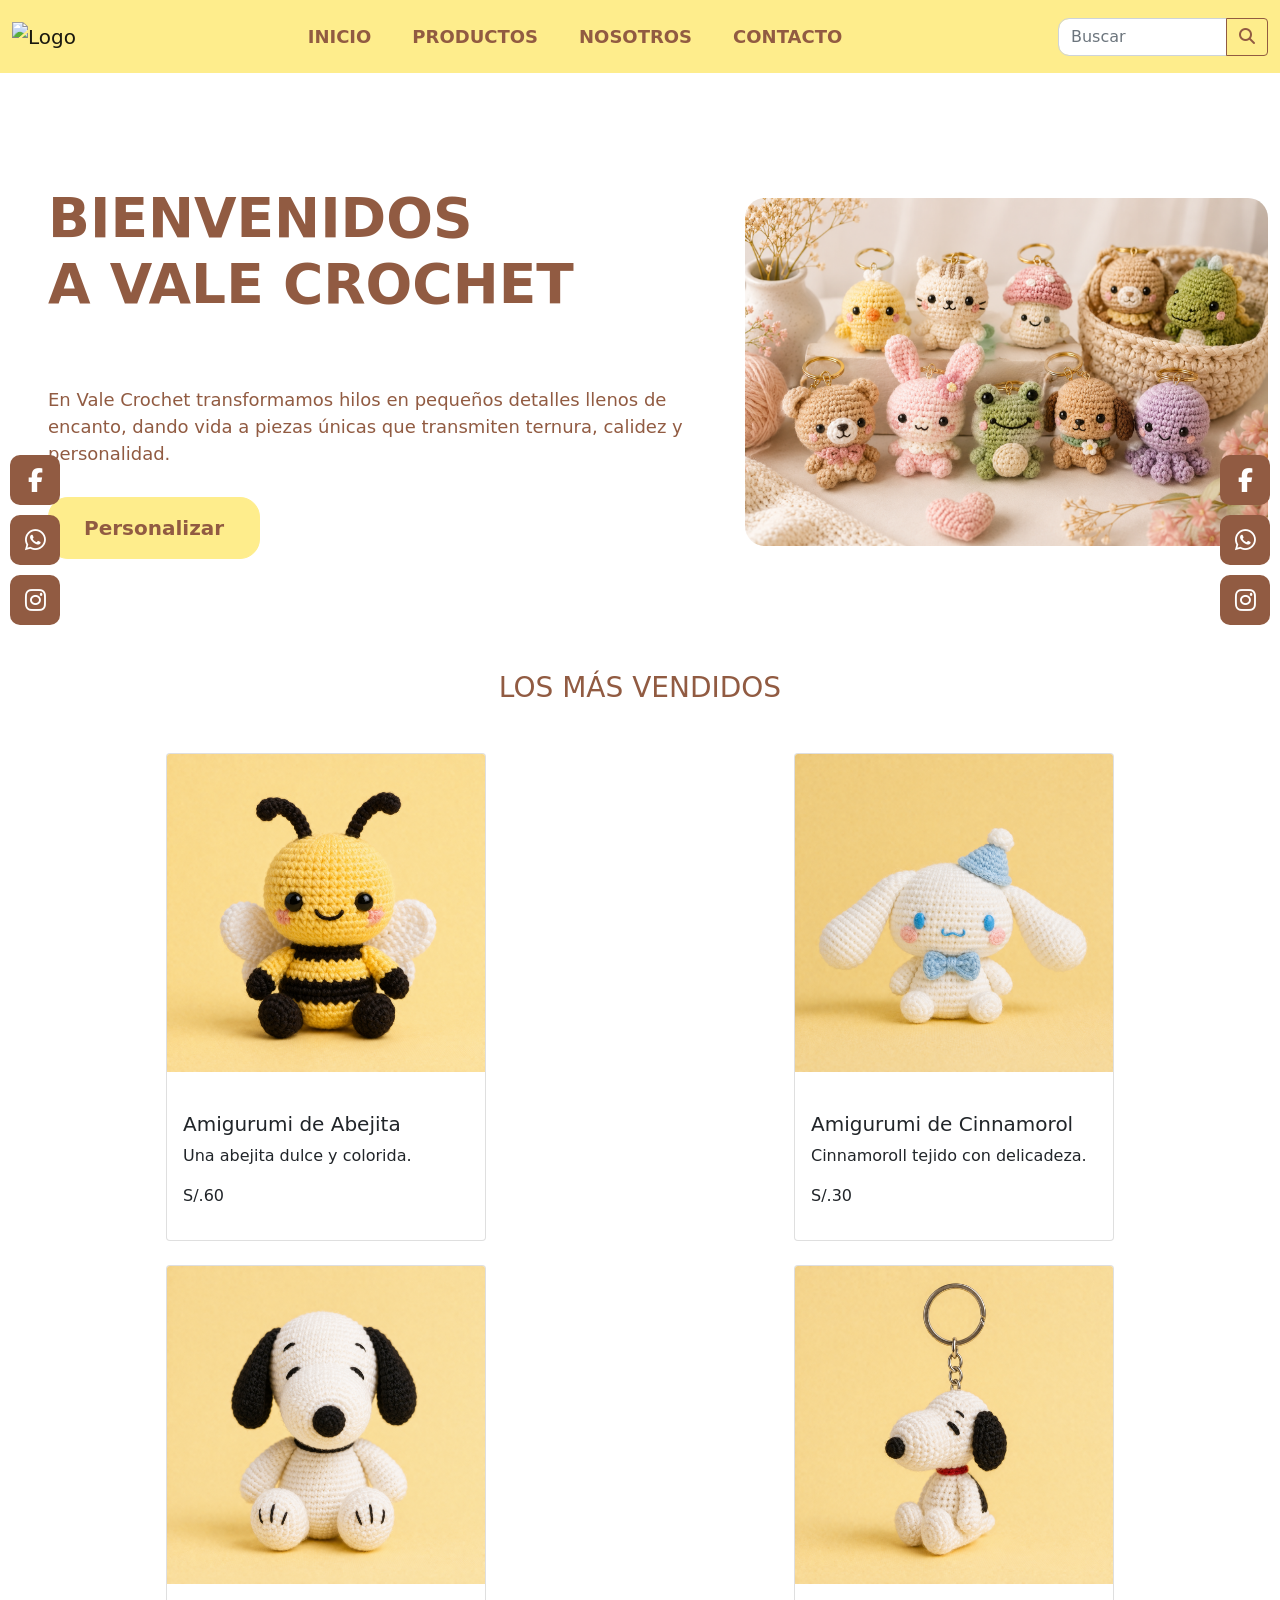
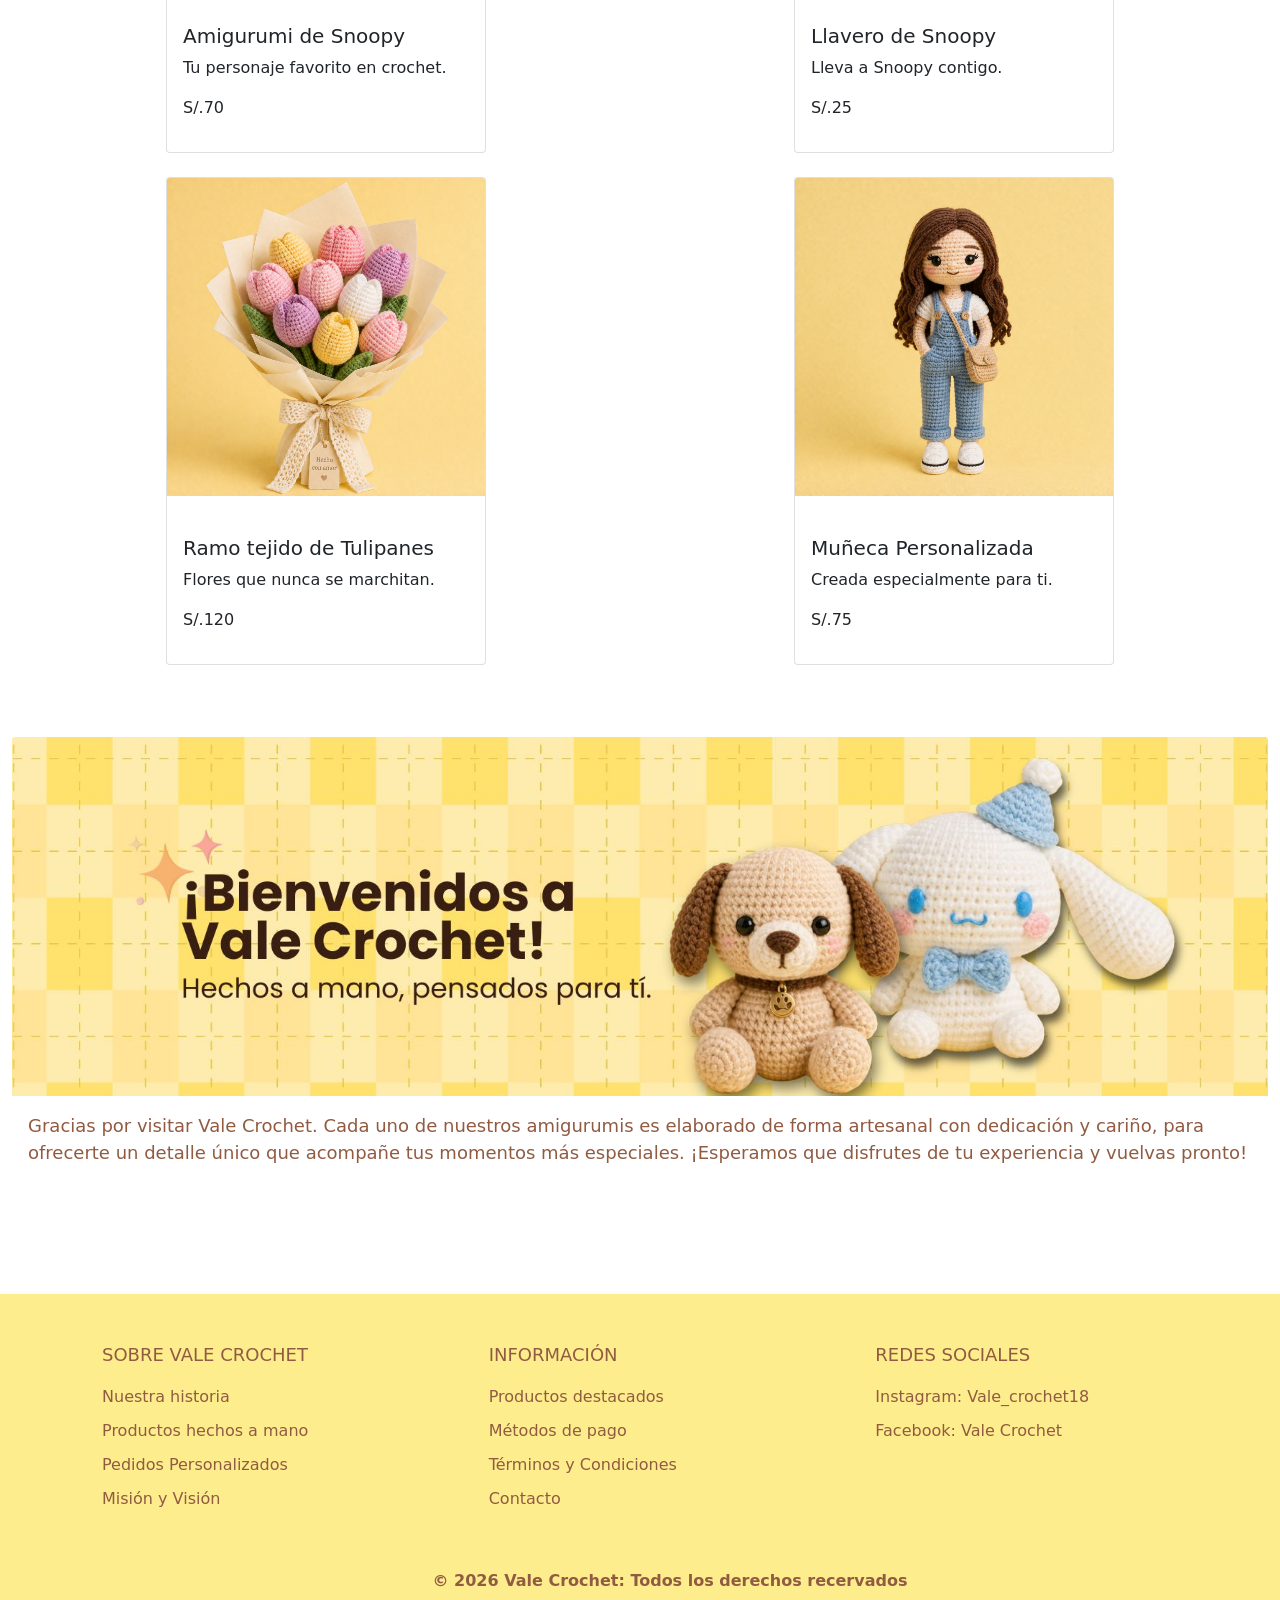
==== index.html @ 6f255ad5 "pagina web valecrochet" ====
<!DOCTYPE html>
<html>
 <!-- Configuración, parte no visible -->
<head>
  <meta charset="utf-8">
  <meta name="viewport" content="width=device-width, initial-scale=1">
  <title>Vale Crochet</title>

   <link rel="icon" type="image/png" href="img/Logo.png">

    <link rel="preconnect" href="https://fonts.googleapis.com">
    <link rel="preconnect" href="https://fonts.gstatic.com" crossorigin>
    <link href="https://fonts.googleapis.com/css2?family=Gochi+Hand&family=Urbanist:wght@400;500;600;700&display=swap" rel="stylesheet">

    <!-- Iconos Font Awesome -->
    <link rel="stylesheet"
    href="https://cdnjs.cloudflare.com/ajax/libs/font-awesome/6.5.1/css/all.min.css">

       <!-- Boostrap css -->
    <link rel="stylesheet" href="css/bootstrap.min.css">

    <!-- Propios css -->
    <link rel="stylesheet" href="css/estilos.css">

    <!-- Boostrap js -->
    <script src="js/bootstrap.bundle.min.js"></script>

    <style>


    </style>

  </head> <!-- fin Configuración, parte no visible -->
  <!-- contenido principal y visible de una página web -->


  <!-- contenido principal y visible de una página web -->
<body>

  <header>
    

  </header>

<!-- menu de navegación -->

<nav class="navbar navbar-expand-lg navbar-light menu">
  <div class="container">

    <a class="navbar-brand logo" href="index.html">
        <img src="img/logo.png" alt="Logo">
    </a>

    <button class="navbar-toggler" type="button" data-bs-toggle="collapse" data-bs-target="#navbarSupportedContent" aria-controls="navbarSupportedContent" aria-expanded="false" aria-label="Toggle navigation">
      <span class="navbar-toggler-icon"></span>
    </button>

    <div class="collapse navbar-collapse" id="navbarSupportedContent">
      <ul class="navbar-nav mx-auto">

        <li class="nav-item">
          <a class="nav-link active" aria-current="page" href="index.html">INICIO</a>
        </li>

        <li class="nav-item">
          <a class="nav-link" href="productos.html">PRODUCTOS</a>
        </li>

        <li class="nav-item">
          <a class="nav-link" href="Nosotros.html">NOSOTROS</a>
        </li>

        <li class="nav-item">
          <a class="nav-link" href="contacto.html">CONTACTO</a>
        </li>

        </ul>
      
       <form class="d-flex align-items-center">
        <div class="input-group buscador">

           <input class="form-control" type="search" placeholder="Buscar">

           <button class="btn boton-buscar">
            <i class="fas fa-search"></i>
           </button>

        </div>

      </form>
       
    </div>

  </div>
</nav> <!-- fin menu de navegacion -->


 <!-- Redes Sociales Izquierda -->
    <div class="social-left">
        <a href="https://www.facebook.com/profile.php?id=61550525616250"><i class="fab fa-facebook-f"></i></a>
        <a href="https://wa.me/51933071109"><i class="fab fa-whatsapp"></i></a>
        <a href="https://www.instagram.com/vale_crochet18/"><i class="fab fa-instagram"></i></a>
    </div>

    <!-- Redes Sociales Derecha -->
    <div class="social-right">
        <a href="https://www.facebook.com/profile.php?id=61550525616250"><i class="fab fa-facebook-f"></i></a>
        <a href="https://wa.me/51933071109"><i class="fab fa-whatsapp"></i></a>
        <a href="https://www.instagram.com/vale_crochet18/"><i class="fab fa-instagram"></i></a>
    </div>

<br><br>

<!-- inicio de contenido -->

<section class="container my-5 inicio-responsive">

<div class="card-inicio border-0">
  <div class="row g-0 align-items-center">

    <div class="col-md-7 columna-texto">
      <div class="card-body">

        <h1 class="titulo">BIENVENIDOS<br> A VALE CROCHET</h1>

        <br>

        <p class="descripcion">En Vale Crochet transformamos hilos en pequeños detalles llenos de encanto, dando vida a piezas únicas que transmiten ternura, calidez y personalidad.</p>
        
        <div class="d-grid gap-2 d-md-block">
        <a href="https://wa.me/51933071109?text=Hola,%20me%20gustaría%20personalizar%20un%20amigurumi%20para%20un%20regalo."
        class="btn btn-primary btn-inicio">
        Personalizar
        </a>
      </div>

      </div>
    </div>

    <div class="col-md-5 text-center columna-imagen">
      <img src="img/imagen inicio.png" class="img-fluid imagen-inicio" alt="...">
    </div>

  </div>
</div>

<br><br><br><br>

<div class="destacado">
  <h3>LOS MÁS VENDIDOS</h3>
</div>

<section class="container productos-container my-5">
    <div class="row justify-content-center g-4">

        <!-- Tarjeta 1 -->
        <div class="col-md-6 d-flex justify-content-center">
            <div class="card card-producto h-100">
                <img src="img/abejita.png" class="card-img-top" alt="abejita">

                <div class="card-body">
                    <br>
                    <h5 class="card-title">Amigurumi de Abejita</h5>

                    <p class="card-text">
                        Una abejita dulce y colorida.
                    </p>

                    <p>S/.60</p>
                </div>
            </div>
        </div>

        <!-- Tarjeta 2 -->
        <div class="col-md-6 d-flex justify-content-center">
            <div class="card card-producto h-100">
                <img src="img/cinamorol.png" class="card-img-top" alt="cinamorol">

                <div class="card-body">
                    <br>
                    <h5 class="card-title">Amigurumi de Cinnamorol</h5>

                    <p class="card-text">
                        Cinnamoroll tejido con delicadeza.
                    </p>

                    <p>S/.30</p>
                </div>
            </div>
        </div>

        <!-- Tarjeta 3 -->
        <div class="col-md-6 d-flex justify-content-center">
            <div class="card card-producto h-100">
                <img src="img/snoopi.png" class="card-img-top" alt="snoopi">

                <div class="card-body">
                    <br>
                    <h5 class="card-title">Amigurumi de Snoopy</h5>

                    <p class="card-text">
                        Tu personaje favorito en crochet.
                    </p>

                    <p>S/.70</p>
                </div>
            </div>
        </div>

        <!-- Tarjeta 4 -->
        <div class="col-md-6 d-flex justify-content-center">
            <div class="card card-producto h-100">
                <img src="img/snoopillavero.png" class="card-img-top" alt="snoopillavero">

                <div class="card-body">
                    <br>
                    <h5 class="card-title">Llavero de Snoopy</h5>

                    <p class="card-text">
                        Lleva a Snoopy contigo.
                    </p>

                    <p>S/.25</p>
                </div>
            </div>
        </div>

        <!-- Tarjeta 5 -->
        <div class="col-md-6 d-flex justify-content-center">
            <div class="card card-producto h-100">
                <img src="img/ramo.png" class="card-img-top" alt="ramo">

                <div class="card-body">
                    <br>
                    <h5 class="card-title">Ramo tejido de Tulipanes</h5>

                    <p class="card-text">
                        Flores que nunca se marchitan.
                    </p>

                    <p>S/.120</p>
                </div>
            </div>
        </div>

        <!-- Tarjeta 6 -->
        <div class="col-md-6 d-flex justify-content-center">
            <div class="card card-producto h-100">
                <img src="img/muñeca.png" class="card-img-top" alt="muñeca">

                <div class="card-body">
                    <br>
                    <h5 class="card-title">Muñeca Personalizada</h5>

                    <p class="card-text">
                        Creada especialmente para ti.
                    </p>

                    <p>S/.75</p>
                </div>
            </div>
        </div>

    </div>
</section>

<br>

<div class="card mb-3 border-0">
  <img src="img/bienvenidos.jpeg" class="card-img-top" alt="bienvenidos">
  <div class="card-body">
    <p class="despedida-inicio">Gracias por visitar Vale Crochet. Cada uno de nuestros amigurumis es elaborado de forma artesanal con dedicación y cariño, para ofrecerte un detalle único que acompañe tus momentos más especiales. ¡Esperamos que disfrutes de tu experiencia y vuelvas pronto!</p>
  </div>
</div>


</section> <!-- Fin de contenido -->

<br><br>


<!-- inicio css y div para el pie de pagina --> 
<footer class="pie">

  <div class="container">
    <div class="row justify-content-center ms-lg-5">
  
  <div class="col-lg-4 col-md-6 col-sm-12">
        <h3>SOBRE VALE CROCHET</h3>

        <p><a href="nosotros.html" class="footer-enlace">Nuestra historia</a></p>
        <p><a href="productos.html" class="footer-enlace">Productos hechos a mano</a></p>
        <p><a href="https://wa.me/51933071109?text=Hola,%20me%20gustaría%20personalizar%20un%20amigurumi%20para%20un%20regalo." class="footer-enlace">Pedidos Personalizados</a></p>
        <p><a href="nosotros.html" class="footer-enlace">Misión y Visión</a></p> 
        

    </div>

    <div class="col-lg-4 col-md-6 col-sm-12">
        <h3>INFORMACIÓN</h3>

        <p><a href="index.html" class="footer-enlace">Productos destacados</a></p>
        <p><a href="carrito.html" class="footer-enlace">Métodos de pago</a></p>
        <p><a href="doc/Terminos y condiciones de Vale Crochet.pdf" target="_blank" class="footer-enlace">Términos y Condiciones</a></p>
        <p><a href="contacto.html" class="footer-enlace">Contacto</a></p> 
        
    </div>

    <div class="col-lg-4 col-md-6 col-sm-12">
        <h3>REDES SOCIALES</h3>

        <p>Instagram: Vale_crochet18</p>
        <p>Facebook: Vale Crochet</p>
   </div>

   <div class="row mt-4">
    <div class="col-12 text-center pie-final">
    <br>
        © 2026 Vale Crochet:
        <a href="#">Todos los derechos recervados</a>
        </div>
        </div>
    </div>

</footer>  <!-- fin css y div para el pied de pagina -->

<body>

  <script src="js/carrito.js"></script>
  
</body>  <!-- fin contenido principal y visible de una página web -->
</html>
---- css/estilos.css ----
/* NAVEGACIÓN */

   .menu{
      background-color: #feed8c;
      padding: 15px 0px;
    }

    .container{
        max-width: 1390px;
    }

   .logo img{
       width: 50px;
   }

   .navbar-nav{
    margin-left: 80px;
    gap: 50px;
   }

   .nav-link{
    color: #915b42 !important;
    font-size: 20px;
    font-weight: 700;
   }

   .nav-link:hover{
    color: white;
   }

    .buscador{
        width: 210px;
    }

    .boton-buscar{
      background-color:  #feed8c;
      color:  #915b42;
      border-color: #915b42;
    }

    .boton-buscar:hover{
      background-color: #915b42;
      color: white;
    }

    /* INICIO */

    .card-inicio{
        background: transparent;
        border: none;
    }

    .inicio-container{
        max-width: 1400px;
    }

    .titulo{
        font-size: 65px;
        color: #915b42;
        margin-bottom: 15px;
        font-weight: 800;
    }

    .descripcion{
        color: #915b42;
        font-size: 20px;
        margin: 30px 0;
        max-width: 650px;

    }
    .columna-texto{
        padding-left: 20px;
    }

    .imagen-inicio{
        max-width: 700px;
        width: 100%;
        border-radius: 20px;
    }

    .columna-imagen{
        margin-left: -40px
    }

    .btn-inicio{
        padding: 15px 35px;
        border-radius: 20px;
        font-size: 20px;

    }

    .destacado{
        text-align: center;
        color: #915b42;
    }

    .despedida-inicio{
        color: #915b42;
        font-size: 18px;
    }

     /* HISTORIA */

    .historia{
    max-width: 1200px;
    margin: auto;
    padding: 0 20px;
    }

     .img-historia{
    width:100%;
    max-width:350px;
    height:auto;
    border-radius:15px;
    }

     .filas{
        gap: 50px;
        color: #915b42;
     }

     .fila-mision h3{
        color: #915b42;
     }

     .fila-mision p{
        color: #915b42;
     }

     .titulo-historia{
        color: #915b42;
     }

     .justificar{
        text-align: justify;
     }

     #frase{
     color: #915b42;
     text-align: center;
     max-width: 800px;
     margin: 30px auto;
     padding: 0 20px;
     font-style: italic;
    }
   

    /* CARRITO FLOTANTE*/

    .carrito-fijo{
        position: fixed;
        bottom: 20px;
        right: 20px;
        display: inline-block;
        z-index: 1000;
    }
    
    .carrito{
        width: 60px;
        padding:12px;
        border:none;
        background:#feed8c;
        color:white;
        border-radius:20px;
        display: block;
    }

    #contadorCarrito{
       position:absolute;
       top:-5px;
       right:-5px;

       width:22px;
       height:22px;

       background:#915b42;
       color:white;

       border-radius:50%;

       display:flex;
       justify-content:center;
       align-items:center;

       font-size:12px;
       font-weight:bold;
    }


    /* Redes Sociales */
    .social-left,
    .social-right{
        position:fixed;
        top:60%;
        transform:translateY(-50%);
        display:flex;
        flex-direction:column;
        gap:10px;
        z-index: 9999;
    }

    .social-left{
        left:10px;
    }

    .social-right{
        right:10px;
    }

    .social-left a,
    .social-right a{
        width:50px;
        height:50px;
        background:#915b42;
        color:white;
        text-decoration:none;
        display:flex;
        justify-content:center;
        align-items:center;
        border-radius:10px;
        font-size:24px;
        transition:0.3s;
    }

    .social-left a:hover,
    .social-right a:hover{
        background:#feed8c;
    }

    /*CARRUSEL */ 

    #carouselExampleFade .carousel-item img{
        width: 100%;
        height: auto;
        object-fit: cover;
    }

    @media (max-width: 768px){
        #carouselExampleFade .carousel-item img{
            height: auto;
            object-fit: contain;
        }
    }

    /* TARJETAS */
    .card-producto{
       width: 22rem;
    }

    .btn-warning{
       background-color: #feed8c;
       color: #915b42;
       border-color: #feed8c;
       font-weight: bold;
    }

    .btn-warning:hover{
       background-color: #915b42;
       color: white;
    }

    .productos-container{
       max-width:1300px;
    }

    /* CONTACTO */
    .contacto-container{
       max-width: 1300px;
    }

    .datos{
      color: #915b42;
      padding: 0px 120px;
    }

    .contacto{
      color: #915b42;
      padding: 0px 30px;
      margin-left: 40px;
    }

    .btn-primary{
      background-color: #feed8c;
      border-color: #feed8c;
      color: #915b42;
      font-weight: bold;
    }

    .btn-primary:hover{
      background-color: #915b42 !important;
      border-color: #915b42 !important;
      color: white !important;
    }
    
    .btn-contacto {
    width: 120px;
    border-radius: 12px;
    background-color: #feed8c !important;
    border-color: #feed8c !important;
    color: #915b42 !important;
    font-weight: bold;
    box-shadow: none !important;
    }

    .btn-contacto:hover {
        background-color: #915b42 !important;
        border-color: #915b42 !important;
        color: white !important;
    }

    .btn-contacto:active {
        background-color: #7a4935 !important;
        border-color: #7a4935 !important;
        color: white !important;
    }

    .btn-contacto:focus {
        box-shadow: none !important;
    }
            

    .form-label{
      color: #915b42;
      font-weight: bold;
    }

    .contacto-container{
      max-width: 1300px;
    }

    .formulario{
        width: 100%;
        max-width: 680px;
    }

    .formulario-container{
        margin-top: 30px;
    }

    .imagen-contacto{
    width: 100%;
    max-width: 450px;
    border-radius: 15px;
    margin-left: 10px;
    margin-top: 0;
    }

    @media (min-width: 992px){
        .imagen-contacto{
            margin-top: -120px;
        }
    }

    .form-control{
        border-radius: 11px;
    }


     /* CARRITO */

    .carrito-contenedor{
        background-color: #fffdf8;
    }

    .card-carrito{
        border-radius: 15px;
    }

    .card-carrito .card-header{
        background-color: white !important;
    }

    /* BOTONES GENERALES - CARRITO */

    .btn-personalizado{
       background: #feed8c;
       border: 1px solid #feed8c;
       color: #915b42;
       font-weight: bold;
    }

    .btn-personalizado {
    background: #feed8c;
    border: 1px solid #feed8c;
    color: #915b42;
    font-weight: bold;
    }

    .btn-personalizado:hover {
        background: #915b42 !important;
        border-color: #915b42 !important;
        color: white !important;
    }

    .btn-personalizado:active {
        background: #7a4935 !important;
        border-color: #7a4935 !important;
        color: white !important;
    }

    .btn-personalizado:focus {
        background: #feed8c !important;
        border-color: #feed8c !important;
        color: #915b42 !important;
        box-shadow: none !important;
    }

    /* BOTONES DE ICONOS - CARRITO */

    .btn-icono{
         background: #feed8c !important;
    border: 1px solid #feed8c !important;
    width: 35px;
    height: 35px;
    padding: 5px;
    margin-right: 6px;
    }

    .btn-icono,
    .btn-icono:hover,
    .btn-icono:focus,
    .btn-icono:active{
        background: #feed8c !important;
        border-color: #feed8c !important;
    }

    .btn-icono i{
        color: #915b42;
    }

    .btn-icono.activo i{
        color:white;
    }

    /* CORAZÓN SELECCIONADO */

    .btn-favorito.activo {
        background: #feed8c !important;
    }

    .btn-favorito.activo i {
        color: white !important;
    }

    /* PRECIO UNITARIO */

    .precio-producto {
        text-align: right;
        margin-top: 25px;
    }


        /* BOTONES CANTIDAD - CARRITO */

        .titulo-cantidad {
        color: #915b42;
    }

    .btn-menos,
    .btn-mas {
        background: #feed8c !important;
        border: 1px solid #feed8c !important;
        color: #915b42 !important;
        font-weight: bold;
        font-size: 20px;
        width: 52px;
        height: 42px;
    }

    .cantidad-input {
        width: 180px;
        height: 42px;
        border-radius: 10px !important;
    }

    .btn-menos:hover,
    .btn-mas:hover{
        background: #feed8c !important;
        border-color: #feed8c !important;
        color: #915b42 !important;
    }

    /* CAMPO DE CANTIDAD - CARRITO */

    .carrito-contenedor .form-control{
        border-radius: 10px;
        text-align: center;
        height: 42px;
    }

    /* BOTÓN DE PAGAR - CARRITO */

    .btn-pagar{
        background: #feed8c;
        border-color: #feed8c;
        color: #915b42 !important;
    }

    .btn-pagar:hover{
        background: #915b42 !important;
        border-color: #915b42 !important;
        color: white  !important;
    }

    .btn-pagar:active{
        color: white !important;
    }

    .btn-pagar:focus{
        background: #feed8c !important;
        border-color: #feed8c !important;
        color: #915b42 !important;
    }

    /* PRODUCTOS DEL CARRITO */

    .producto{
        padding: 18px 0;
    }

    .imagen-producto-carrito {
        width: 100%;
        height: 220px;
        object-fit: cover;
        border-radius: 12px;
    }


    /* SEPARADOR */

    #listaCarrito hr{
        margin: 25px 0;
    }


    /* IMÁGENES */

    .w-100{
        border-radius: 12px;
    }


    /* MÉTODOS DE PAGO */

    .metodos-pago {
        display: flex;
        align-items: center;
        gap: 18px;
    }

    .metodo-pago {
        width: 65px;
        height: 55px;
        padding: 0;
        border: none;
        background: transparent;
        cursor: pointer;
        transition: 0.2s ease;
    }

    .metodo-pago img {
        width: 100%;
        height: 100%;
        object-fit: contain;
        transition: 0.2s ease;
    }

    .metodo-pago:hover img {
        transform: translateY(-3px) scale(1.05);
    }

    .metodo-pago.seleccionado img {
        transform: translateY(-6px) scale(1.15);
        filter: drop-shadow(0 4px 5px rgba(0,0,0,0.20));
    }
        




    /* PIE DE PÁGINA */

    .pie{
       background-color: #feed8c;
       padding: 50px 30px;
    }

    .pie h3{
       color:#915b42;
       margin-bottom: 20px;
       font-size: 18px;
    }

    .pie p{
      color: #915b42;
      margin-bottom: 10px;
    }

    .pie-final{
       color: #915b42;
       font-weight: bold;
    }

   .pie-final a{
       color: #915b42;
       text-decoration: none;
    }

    .footer-enlace{
        text-decoration: none;
        color: #915b42;
    }

    .footer-enlace:hover{
        color: white;
    }


/* Menú responsive */
@media (max-width: 991px) {

    .navbar-collapse {
        text-align: center;
    }

    .navbar-nav {
        width: 100%;
        align-items: center;
    }

    .navbar-nav .nav-item {
        width: 100%;
        text-align: center;
    }

    .navbar-nav .nav-link {
        text-align: center;
    }

    .navbar-collapse form {
        justify-content: center;
        margin: 10px auto;
    }

}

 /* =========================================
   DISEÑO RESPONSIVE
   ========================================= */


/* =========================================
   PANTALLAS GRANDES
   1400px en adelante
   ========================================= */

@media screen and (min-width: 1400px) {

    .titulo {
        font-size: 65px;
    }

    .descripcion {
        font-size: 20px;
    }

    .imagen-inicio {
        max-width: 700px;
    }

    .columna-imagen {
        margin-left: -40px;
    }

    .navbar-nav {
        gap: 30px;
    }

}


/* =========================================
   LAPTOP GRANDE
   1200px - 1399px
   ========================================= */

@media screen and (min-width: 1200px) and (max-width: 1399px) {

    .titulo {
        font-size: 55px;
    }

    .descripcion {
        font-size: 18px;
    }

    .navbar-nav {
        margin-left: 30px;
        gap: 25px;
    }

    .nav-link {
        font-size: 18px;
    }

    .imagen-inicio {
        max-width: 550px;
    }

    .columna-imagen {
        margin-left: 0;
    }

    .card-producto {
        width: 20rem;
    }

}


/* =========================================
   LAPTOP PEQUEÑA
   992px - 1199px
   ========================================= */

@media screen and (min-width: 992px) and (max-width: 1199px) {

    .titulo {
        font-size: 42px;
        line-height: 1.1;
    }

    .descripcion {
        font-size: 16px;
        margin: 20px 0;
        max-width: 500px;
    }

    .columna-texto {
        padding-left: 35px;
        padding-right: 10px;
    }

    .imagen-inicio {
        max-width: 430px;
    }

    .columna-imagen {
        margin-left: 0;
    }

    .btn-inicio {
        padding: 12px 28px;
        font-size: 18px;
    }

    .navbar-nav {
        margin-left: 10px;
        gap: 15px;
    }

    .nav-link {
        font-size: 16px;
    }

    .buscador {
        width: 180px;
    }

    .card-producto {
        width: 18rem;
    }
}


/* =========================================
   TABLET
   768px - 991px
   ========================================= */

@media screen and (min-width: 768px) and (max-width: 991px) {

    .navbar-nav {
        margin: 20px 0 !important;
        width: 100%;
        text-align: center;
        align-items: center;
        gap: 10px;
    }

    .nav-link {
        font-size: 18px;
    }

    .d-flex {
        justify-content: center;
        margin-top: 15px;
    }

    .titulo {
        font-size: 40px;
    }

    .descripcion {
        font-size: 17px;
    }

    .columna-imagen {
        margin-left: 0;
        margin-top: 20px;
    }

    .imagen-inicio {
        max-width: 400px;
    }

    .card-producto {
        width: 18rem;
    }

    .datos {
        padding: 0 40px;
    }

    .contacto {
        padding: 0 20px;
        margin-left: 0;
    }

}


/* =========================================
   CELULAR
   Menos de 768px
   ========================================= */

@media screen and (max-width: 767px) {

    .navbar-nav {
        margin: 20px 0 !important;
        width: 100%;
        text-align: center;
        align-items: center;
        gap: 10px;
    }

    .nav-link {
        font-size: 18px;
    }

    .d-flex {
        justify-content: center;
        margin-top: 15px;
    }

    .card-body {
        text-align: center;
    }

    .titulo {
        font-size: 32px;
    }

    .descripcion {
        font-size: 16px;
    }

    .columna-imagen {
        margin-left: 0;
        margin-top: 30px;
    }

    .imagen-inicio {
        width: 100%;
        max-width: 350px;
    }

    .card-producto {
        width: 100%;
        max-width: 20rem;
    }

    .social-left,
    .social-right {
        top: auto;
        bottom: 15px;
        transform: none;
        flex-direction: row;
        gap: 8px;
    }

    .social-left {
        left: 50%;
        margin-left: -50px;
    }

    .social-right {
        display: none;
    }

    .social-left a,
    .social-right a {
        width: 40px;
        height: 40px;
        font-size: 18px;
        border-radius: 50%;
    }

    .contacto {
        padding: 0 15px;
        margin-left: 0;
        text-align: center;
    }

    .formulario {
        max-width: 100%;
    }

    .imagen-contacto {
        max-width: 280px;
        margin: 30px auto 0;
        display: block;
    }

    .btn-contacto {
        width: 100%;
    }

    .carrito-contenedor {
        padding: 15px;
    }

    .btn-personalizado,
    .btn-pagar {
        width: 100%;
    }

    .btn-icono {
        width: 40px;
        height: 40px;
    }

    .carrito-contenedor .form-control {
        font-size: 14px;
    }

}
/* ESPACIO ENTRE REDES Y CONTENIDO */
@media screen and (min-width: 768px) and (max-width: 1199px) {

    .container.inicio-responsive {
        max-width: calc(100% - 140px);
    }

}
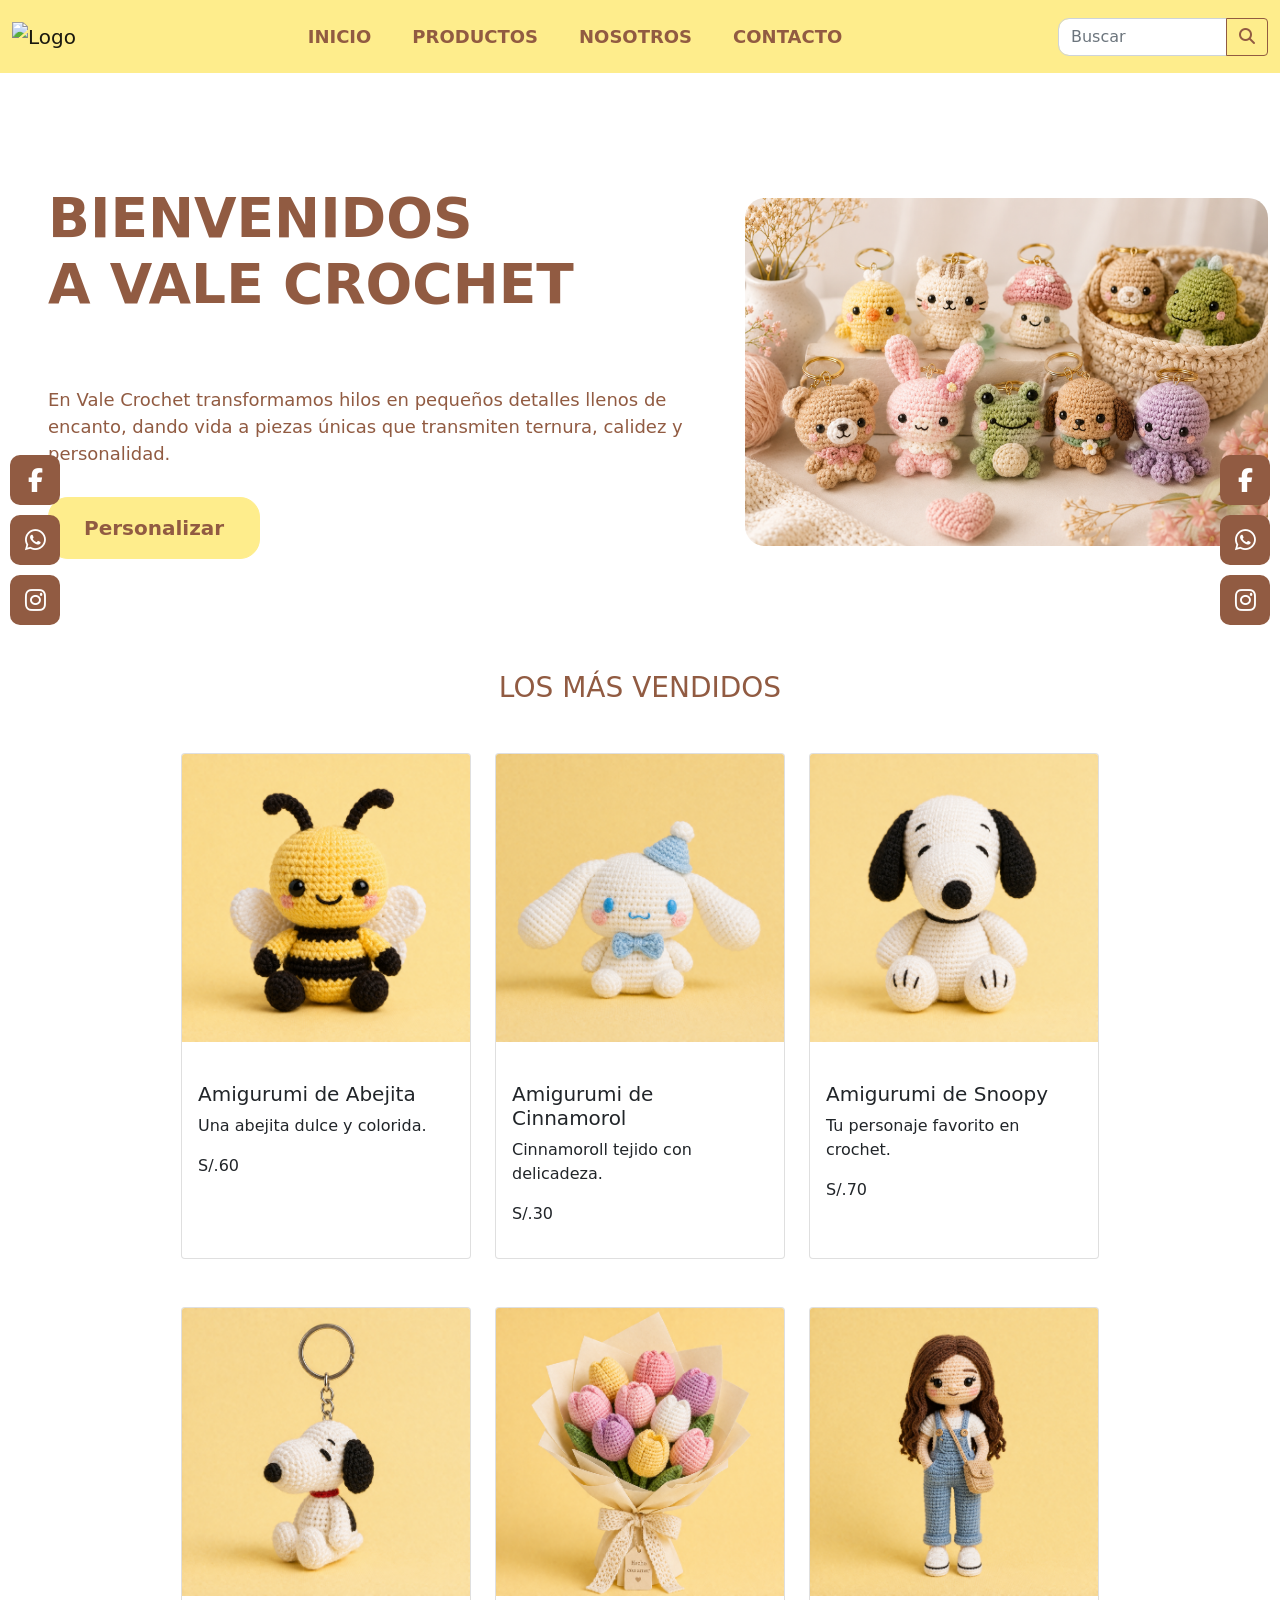
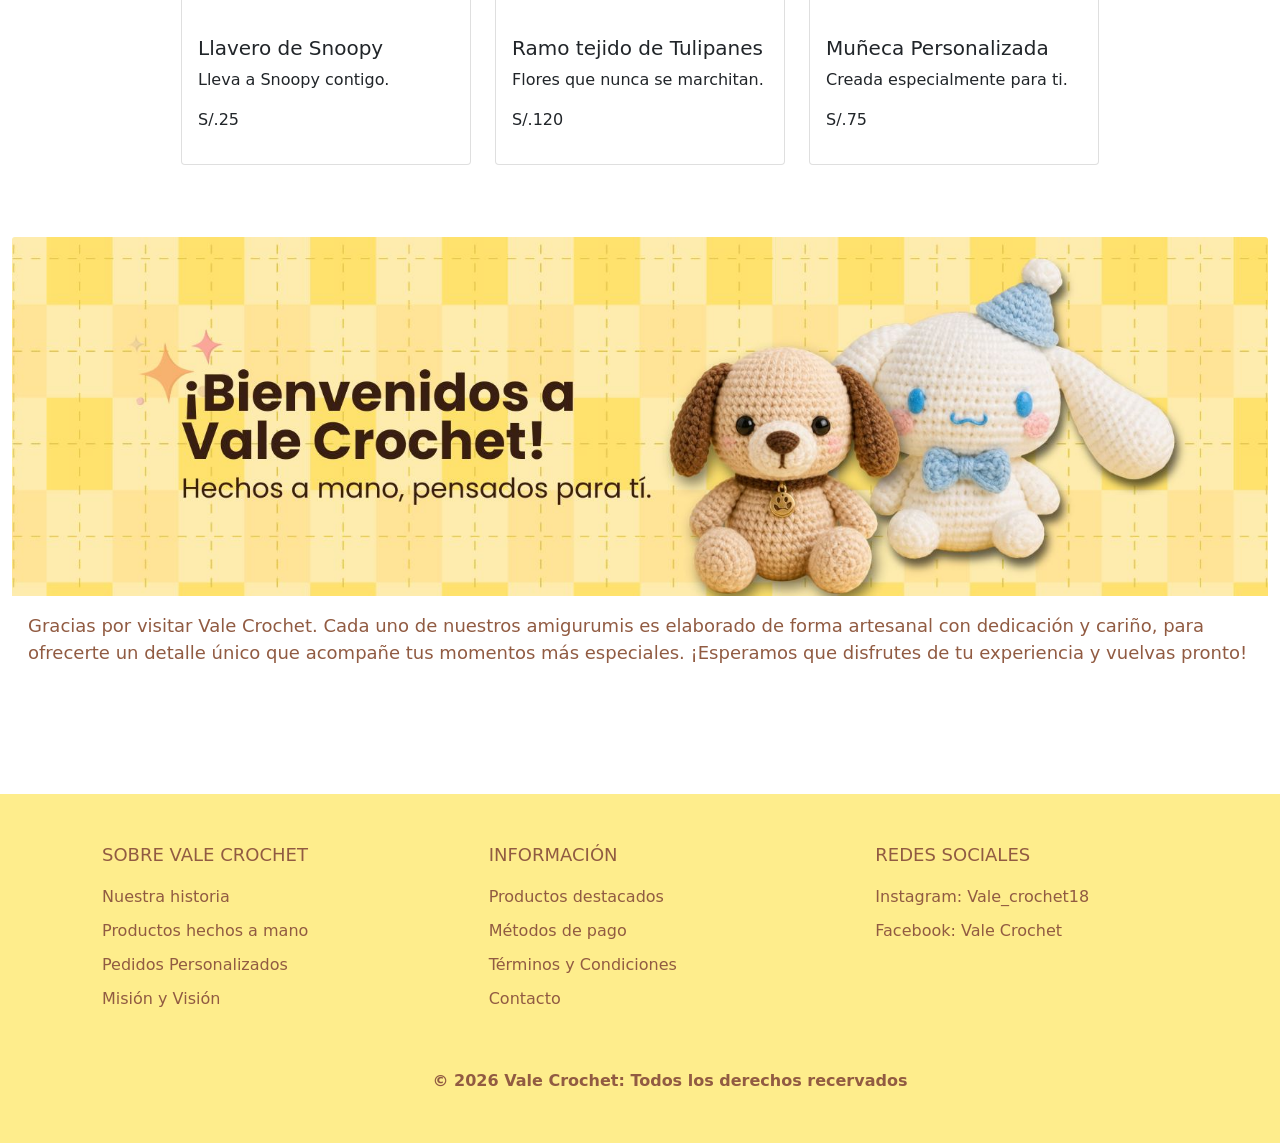
==== commit f6ce9f05: "corregir logo y distribución de tarjetas" ====
--- a/index.html
+++ b/index.html
@@ -113,12 +113,12 @@
 
 <!-- inicio de contenido -->
 
-<section class="container my-5 inicio-responsive">
+<section class="container my-5"> 
 
 <div class="card-inicio border-0">
   <div class="row g-0 align-items-center">
 
-    <div class="col-md-7 columna-texto">
+    <div class="col-lg-7 columna-texto">
       <div class="card-body">
 
         <h1 class="titulo">BIENVENIDOS<br> A VALE CROCHET</h1>
@@ -137,7 +137,7 @@
       </div>
     </div>
 
-    <div class="col-md-5 text-center columna-imagen">
+    <div class="col-lg-5 text-center columna-imagen">
       <img src="img/imagen inicio.png" class="img-fluid imagen-inicio" alt="...">
     </div>
 
@@ -151,117 +151,120 @@
 </div>
 
 <section class="container productos-container my-5">
-    <div class="row justify-content-center g-4">
-
-        <!-- Tarjeta 1 -->
-        <div class="col-md-6 d-flex justify-content-center">
-            <div class="card card-producto h-100">
-                <img src="img/abejita.png" class="card-img-top" alt="abejita">
-
-                <div class="card-body">
-                    <br>
-                    <h5 class="card-title">Amigurumi de Abejita</h5>
-
-                    <p class="card-text">
-                        Una abejita dulce y colorida.
-                    </p>
-
-                    <p>S/.60</p>
-                </div>
-            </div>
-        </div>
-
-        <!-- Tarjeta 2 -->
-        <div class="col-md-6 d-flex justify-content-center">
-            <div class="card card-producto h-100">
-                <img src="img/cinamorol.png" class="card-img-top" alt="cinamorol">
-
-                <div class="card-body">
-                    <br>
-                    <h5 class="card-title">Amigurumi de Cinnamorol</h5>
-
-                    <p class="card-text">
-                        Cinnamoroll tejido con delicadeza.
-                    </p>
-
-                    <p>S/.30</p>
-                </div>
-            </div>
-        </div>
-
-        <!-- Tarjeta 3 -->
-        <div class="col-md-6 d-flex justify-content-center">
-            <div class="card card-producto h-100">
-                <img src="img/snoopi.png" class="card-img-top" alt="snoopi">
-
-                <div class="card-body">
-                    <br>
-                    <h5 class="card-title">Amigurumi de Snoopy</h5>
-
-                    <p class="card-text">
-                        Tu personaje favorito en crochet.
-                    </p>
-
-                    <p>S/.70</p>
-                </div>
-            </div>
-        </div>
-
-        <!-- Tarjeta 4 -->
-        <div class="col-md-6 d-flex justify-content-center">
-            <div class="card card-producto h-100">
-                <img src="img/snoopillavero.png" class="card-img-top" alt="snoopillavero">
-
-                <div class="card-body">
-                    <br>
-                    <h5 class="card-title">Llavero de Snoopy</h5>
-
-                    <p class="card-text">
-                        Lleva a Snoopy contigo.
-                    </p>
-
-                    <p>S/.25</p>
-                </div>
-            </div>
-        </div>
-
-        <!-- Tarjeta 5 -->
-        <div class="col-md-6 d-flex justify-content-center">
-            <div class="card card-producto h-100">
-                <img src="img/ramo.png" class="card-img-top" alt="ramo">
-
-                <div class="card-body">
-                    <br>
-                    <h5 class="card-title">Ramo tejido de Tulipanes</h5>
-
-                    <p class="card-text">
-                        Flores que nunca se marchitan.
-                    </p>
-
-                    <p>S/.120</p>
-                </div>
-            </div>
-        </div>
-
-        <!-- Tarjeta 6 -->
-        <div class="col-md-6 d-flex justify-content-center">
-            <div class="card card-producto h-100">
-                <img src="img/muñeca.png" class="card-img-top" alt="muñeca">
-
-                <div class="card-body">
-                    <br>
-                    <h5 class="card-title">Muñeca Personalizada</h5>
-
-                    <p class="card-text">
-                        Creada especialmente para ti.
-                    </p>
-
-                    <p>S/.75</p>
-                </div>
-            </div>
-        </div>
-
-    </div>
+   <div class="row justify-content-center g-4">
+
+<!-- Tarjeta 1 --> 
+ <div class= "col-lg-3 col-md-6 col-sm-12 d-flex justify-content-center">
+  <div class="card card-producto h-100">
+   <img src="img/abejita.png" class="card-img-top" alt="abejita">
+
+  <div class="card-body">
+    <br>
+    <h5 class="card-title">Amigurumi de Abejita</h5>
+
+    <p class="card-text">
+      Una abejita dulce y colorida.
+    </p>
+    <p>S/.60</p>
+
+  </div>
+</div>
+</div>
+
+<!-- Tarjeta 2 --> 
+<div class= "col-lg-3 col-md-6 col-sm-12 d-flex justify-content-center">
+ <div class="card card-producto h-100">
+  <img src="img/cinamorol.png" class="card-img-top" alt="cinamorol">
+
+  <div class="card-body">
+    <br>
+    <h5 class="card-title">Amigurumi de Cinnamorol</h5>
+
+    <p class="card-text">
+      Cinnamoroll tejido con delicadeza.
+    </p>
+    <p>S/.30</p>
+
+  </div>
+</div>
+</div>
+
+<!-- Tarjeta 3 -->
+<div class= "col-lg-3 col-md-6 col-sm-12 d-flex justify-content-center">
+ <div class="card card-producto h-100">
+  <img src="img/snoopi.png" class="card-img-top" alt="snoopi">
+
+  <div class="card-body">
+    <br>
+    <h5 class="card-title">Amigurumi de Snoopy</h5>
+
+    <p class="card-text">
+      Tu personaje favorito en crochet.
+    </p>
+<p>S/.70</p>
+    
+  </div>
+</div>
+</div>
+</div>
+</section>
+
+<section class="container productos-container my-5">
+   <div class="row justify-content-center g-4">
+
+    <!-- Tarjeta 4 -->
+<div class= "col-lg-3 col-md-6 col-sm-12 d-flex justify-content-center">
+ <div class="card card-producto h-100">
+  <img src="img/snoopillavero.png" class="card-img-top" alt="snoopillavero">
+
+  <div class="card-body">
+    <br>
+    <h5 class="card-title">Llavero de Snoopy</h5>
+
+    <p class="card-text">
+      Lleva a Snoopy contigo.
+    </p>
+    <p>S/.25</p>
+    
+  </div>
+</div>
+</div>
+
+<!-- Tarjeta 5 -->
+<div class= "col-lg-3 col-md-6 col-sm-12 d-flex justify-content-center">
+ <div class="card card-producto h-100">
+  <img src="img/ramo.png" class="card-img-top" alt="ramo">
+
+  <div class="card-body">
+    <br>
+    <h5 class="card-title">Ramo tejido de Tulipanes</h5>
+
+    <p class="card-text">
+      Flores que nunca se marchitan.
+    </p>
+    <p>S/.120</p>
+    
+  </div>
+</div>
+</div>
+
+<!-- Tarjeta 6 -->
+<div class= "col-lg-3 col-md-6 col-sm-12 d-flex justify-content-center">
+ <div class="card card-producto h-100">
+  <img src="img/muñeca.png" class="card-img-top" alt="muñeca">
+
+  <div class="card-body">
+    <br>
+    <h5 class="card-title">Muñeca Personalizada</h5>
+
+    <p class="card-text">
+      Creada especialmente para ti.
+    </p>
+   <p>S/.75</p>
+
+  </div>
+</div>
+</div>
 </section>
 
 <br>
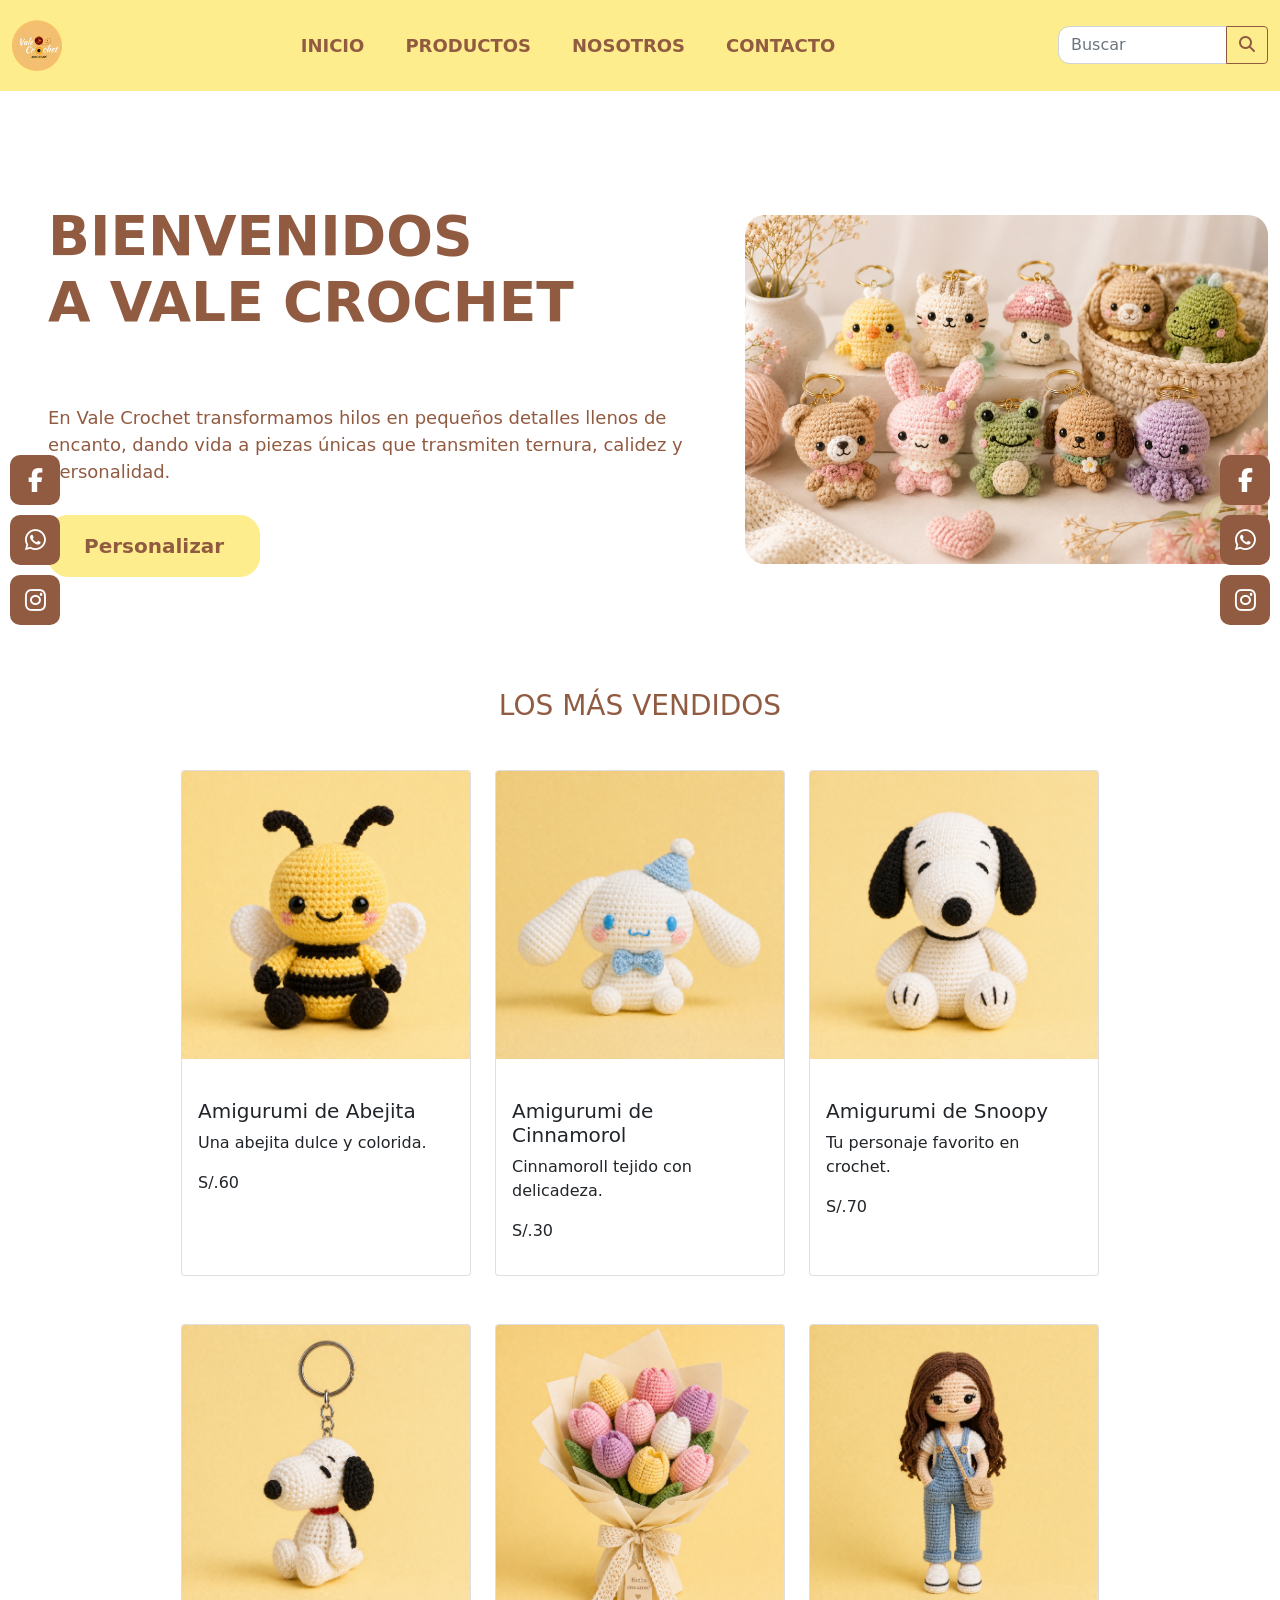
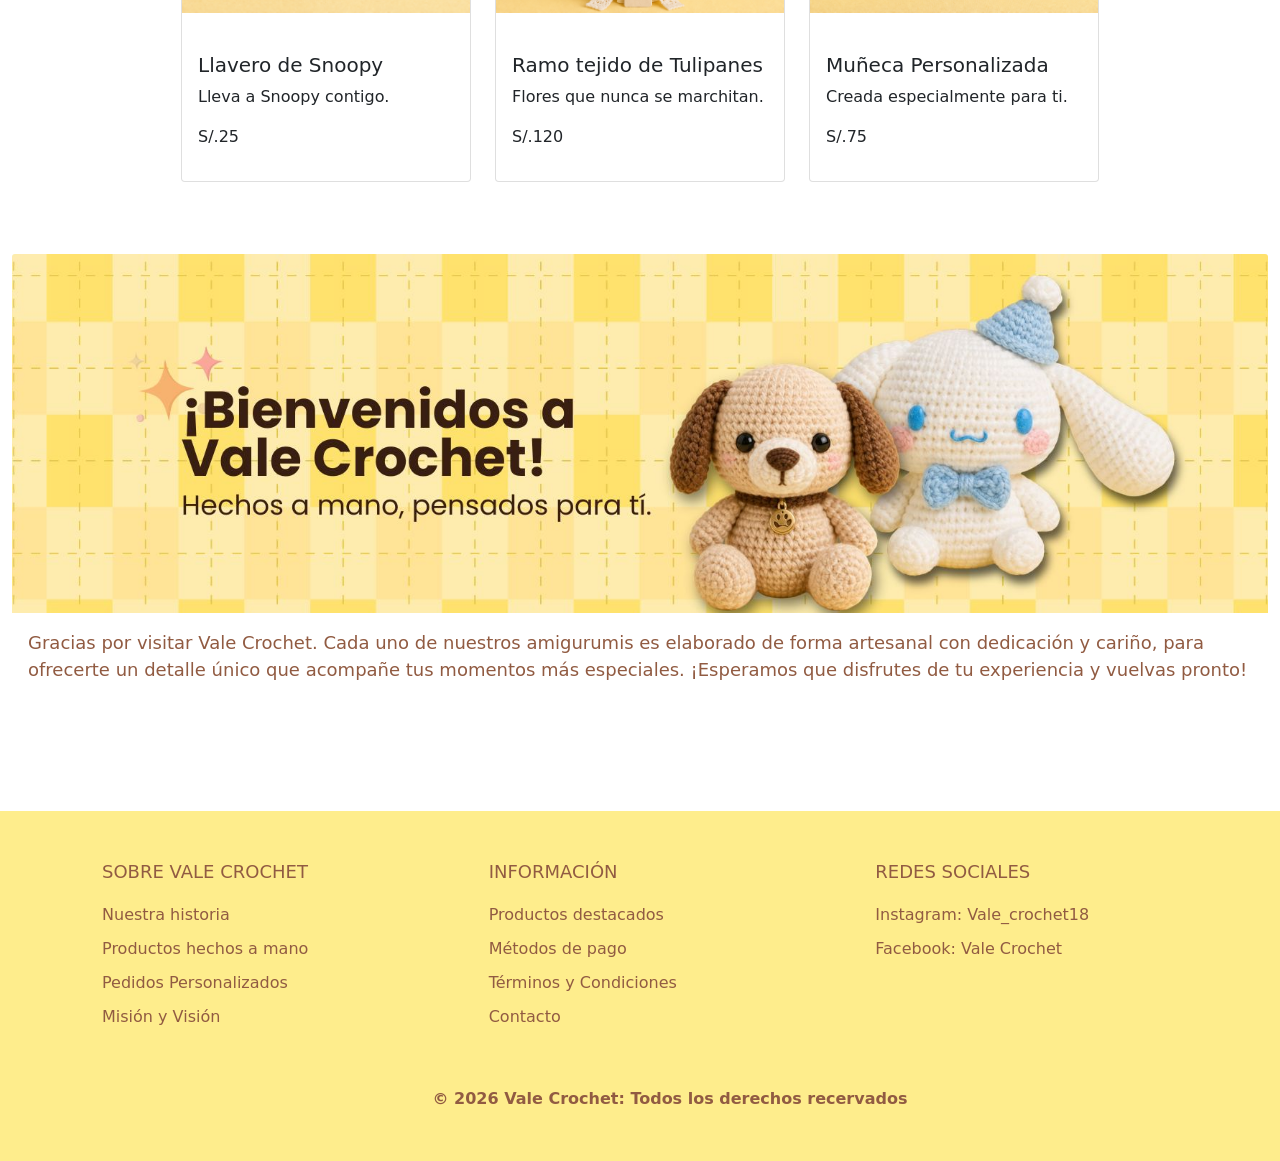
==== commit d02d365c: "actualizar pagina principal y estilos" ====
--- a/index.html
+++ b/index.html
@@ -113,12 +113,12 @@
 
 <!-- inicio de contenido -->
 
-<section class="container my-5"> 
+<section class="container my-5 inicio-responsive">
 
 <div class="card-inicio border-0">
   <div class="row g-0 align-items-center">
 
-    <div class="col-lg-7 columna-texto">
+   <div class="col-md-7 columna-texto">
       <div class="card-body">
 
         <h1 class="titulo">BIENVENIDOS<br> A VALE CROCHET</h1>
@@ -137,7 +137,7 @@
       </div>
     </div>
 
-    <div class="col-lg-5 text-center columna-imagen">
+    <div class="col-md-5 text-center columna-imagen">
       <img src="img/imagen inicio.png" class="img-fluid imagen-inicio" alt="...">
     </div>
 
--- a/css/estilos.css
+++ b/css/estilos.css
@@ -955,6 +955,4 @@
 
 }
 
-
-
     
